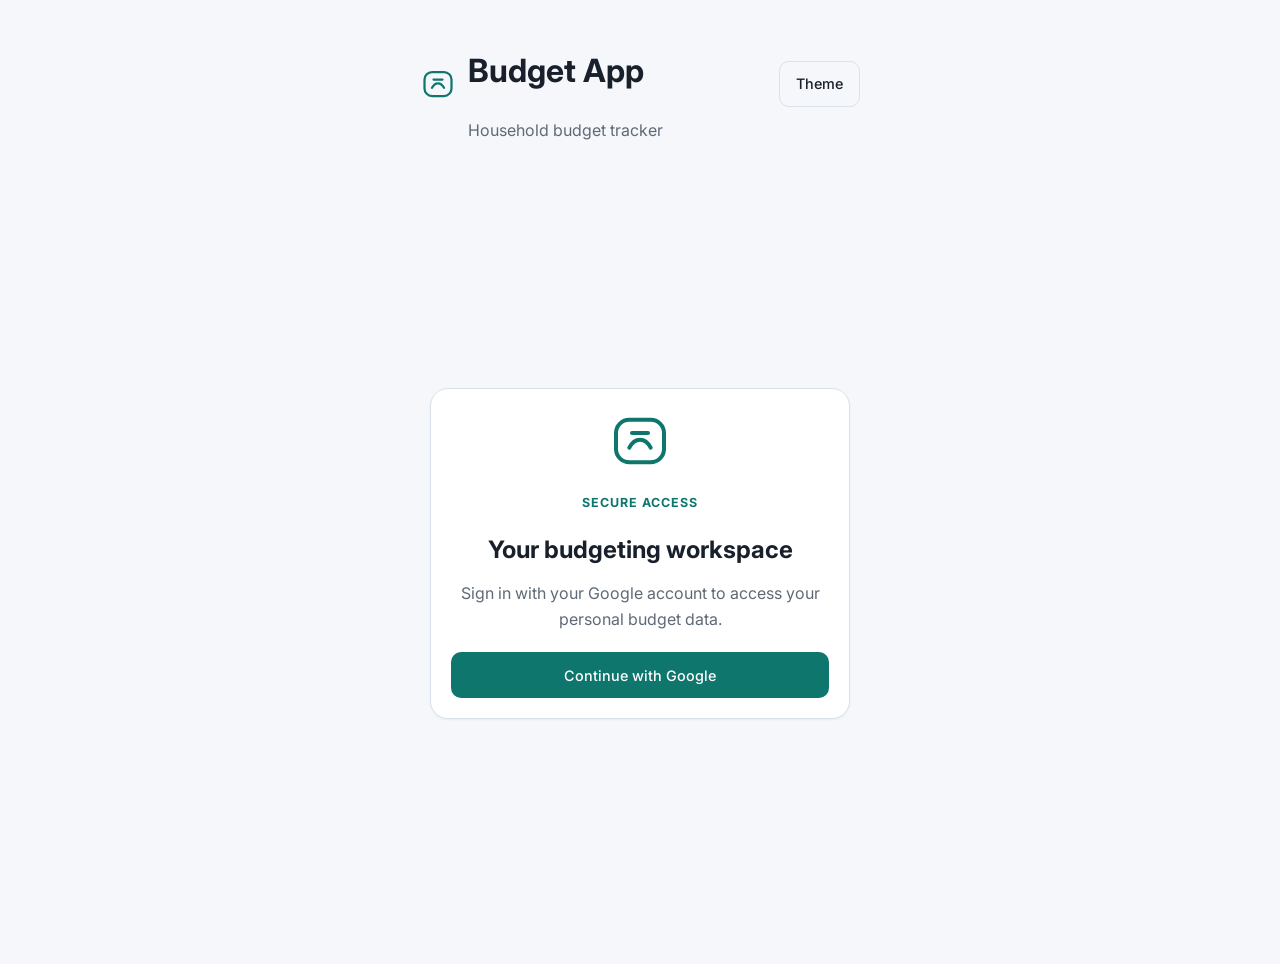
==== index.html @ bdb93ec1 "feat: wire up full Transactions page HTML (filters, table, summary bar)" ====
<!DOCTYPE html>
<html lang="en" data-theme="light">
<head>
  <meta charset="UTF-8" />
  <meta name="viewport" content="width=device-width, initial-scale=1.0" />
  <title>Budget App</title>
  <meta name="description" content="Household budget app with Firebase Google login." />
  <link rel="preconnect" href="https://fonts.googleapis.com" />
  <link rel="preconnect" href="https://fonts.gstatic.com" crossorigin />
  <link href="https://fonts.googleapis.com/css2?family=Inter:wght@400;500;600;700&display=swap" rel="stylesheet" />
  <link rel="stylesheet" href="./css/main.css" />
</head>
<body>
  <a class="skip-link" href="#main">Skip to content</a>

  <!-- LOGGED OUT VIEW -->
  <div id="loggedOutView">
    <header class="topbar topbar--centered">
      <div class="brand">
        <div class="brand-mark" aria-hidden="true">
          <svg viewBox="0 0 48 48" role="img" aria-label="Budget App logo">
            <rect x="6" y="8" width="36" height="32" rx="10" fill="none" stroke="currentColor" stroke-width="3"></rect>
            <path d="M16 29c2-4 4-6 8-6s6 2 8 6" fill="none" stroke="currentColor" stroke-width="3" stroke-linecap="round"></path>
            <path d="M18 18h12" fill="none" stroke="currentColor" stroke-width="3" stroke-linecap="round"></path>
          </svg>
        </div>
        <div>
          <h1>Budget App</h1>
          <p class="subtle">Household budget tracker</p>
        </div>
      </div>
      <div class="topbar-actions">
        <button id="themeToggle" class="btn btn-ghost" type="button" aria-label="Toggle theme">Theme</button>
      </div>
    </header>
    <main class="auth-shell">
      <section class="auth-card card">
        <div class="brand-mark brand-mark--lg" aria-hidden="true">
          <svg viewBox="0 0 48 48" role="img" aria-label="Budget App logo">
            <rect x="6" y="8" width="36" height="32" rx="10" fill="none" stroke="currentColor" stroke-width="3"></rect>
            <path d="M16 29c2-4 4-6 8-6s6 2 8 6" fill="none" stroke="currentColor" stroke-width="3" stroke-linecap="round"></path>
            <path d="M18 18h12" fill="none" stroke="currentColor" stroke-width="3" stroke-linecap="round"></path>
          </svg>
        </div>
        <p class="eyebrow">Secure access</p>
        <h2>Your budgeting workspace</h2>
        <p class="subtle">Sign in with your Google account to access your personal budget data.</p>
        <button id="heroLoginBtn" class="btn btn-primary btn--full" type="button">Continue with Google</button>
      </section>
    </main>
  </div>

  <!-- LOGGED IN VIEW -->
  <div id="loggedInView" class="hidden app-layout">

    <!-- TOPBAR -->
    <header class="app-topbar">
      <div class="brand">
        <div class="brand-mark" aria-hidden="true">
          <svg viewBox="0 0 48 48" role="img" aria-label="Budget App logo">
            <rect x="6" y="8" width="36" height="32" rx="10" fill="none" stroke="currentColor" stroke-width="3"></rect>
            <path d="M16 29c2-4 4-6 8-6s6 2 8 6" fill="none" stroke="currentColor" stroke-width="3" stroke-linecap="round"></path>
            <path d="M18 18h12" fill="none" stroke="currentColor" stroke-width="3" stroke-linecap="round"></path>
          </svg>
        </div>
        <span class="brand-name">Budget</span>
      </div>
      <div class="topbar-actions">
        <button id="themeToggle2" class="btn btn-ghost btn--icon" type="button" aria-label="Toggle theme">
          <svg width="18" height="18" viewBox="0 0 24 24" fill="none" stroke="currentColor" stroke-width="2"><circle cx="12" cy="12" r="5"/><path d="M12 1v2M12 21v2M4.22 4.22l1.42 1.42M18.36 18.36l1.42 1.42M1 12h2M21 12h2M4.22 19.78l1.42-1.42M18.36 5.64l1.42-1.42"/></svg>
        </button>
        <img id="userPhoto" class="avatar avatar--sm" src="https://placehold.co/36x36" alt="User profile" width="36" height="36" />
        <button id="logoutBtn" class="btn btn-ghost" type="button">Sign out</button>
      </div>
    </header>

    <!-- SIDEBAR + CONTENT -->
    <div class="app-body">

      <!-- SIDEBAR (desktop) -->
      <nav class="sidebar" aria-label="Main navigation">
        <ul class="nav-list" role="list">
          <li>
            <a href="#dashboard" class="nav-item" data-page="dashboard" aria-current="page">
              <svg width="20" height="20" viewBox="0 0 24 24" fill="none" stroke="currentColor" stroke-width="2"><rect x="3" y="3" width="7" height="7" rx="1"/><rect x="14" y="3" width="7" height="7" rx="1"/><rect x="3" y="14" width="7" height="7" rx="1"/><rect x="14" y="14" width="7" height="7" rx="1"/></svg>
              <span>Dashboard</span>
            </a>
          </li>
          <li>
            <a href="#budget" class="nav-item" data-page="budget" aria-current="false">
              <svg width="20" height="20" viewBox="0 0 24 24" fill="none" stroke="currentColor" stroke-width="2"><path d="M12 2v20M17 5H9.5a3.5 3.5 0 0 0 0 7h5a3.5 3.5 0 0 1 0 7H6"/></svg>
              <span>Budget</span>
            </a>
          </li>
          <li>
            <a href="#transactions" class="nav-item" data-page="transactions" aria-current="false">
              <svg width="20" height="20" viewBox="0 0 24 24" fill="none" stroke="currentColor" stroke-width="2"><path d="M8 6h13M8 12h13M8 18h13M3 6h.01M3 12h.01M3 18h.01"/></svg>
              <span>Transactions</span>
            </a>
          </li>
          <li>
            <a href="#accounts" class="nav-item" data-page="accounts" aria-current="false">
              <svg width="20" height="20" viewBox="0 0 24 24" fill="none" stroke="currentColor" stroke-width="2"><rect x="2" y="5" width="20" height="14" rx="2"/><path d="M2 10h20"/></svg>
              <span>Accounts</span>
            </a>
          </li>
          <li>
            <a href="#categories" class="nav-item" data-page="categories" aria-current="false">
              <svg width="20" height="20" viewBox="0 0 24 24" fill="none" stroke="currentColor" stroke-width="2"><path d="M20.59 13.41l-7.17 7.17a2 2 0 0 1-2.83 0L2 12V2h10l8.59 8.59a2 2 0 0 1 0 2.82z"/><line x1="7" y1="7" x2="7.01" y2="7"/></svg>
              <span>Categories</span>
            </a>
          </li>
          <li>
            <a href="#reports" class="nav-item" data-page="reports" aria-current="false">
              <svg width="20" height="20" viewBox="0 0 24 24" fill="none" stroke="currentColor" stroke-width="2"><path d="M18 20V10M12 20V4M6 20v-6"/></svg>
              <span>Reports</span>
            </a>
          </li>
          <li>
            <a href="#import" class="nav-item" data-page="import" aria-current="false">
              <svg width="20" height="20" viewBox="0 0 24 24" fill="none" stroke="currentColor" stroke-width="2"><path d="M21 15v4a2 2 0 0 1-2 2H5a2 2 0 0 1-2-2v-4"/><polyline points="7 10 12 15 17 10"/><line x1="12" y1="15" x2="12" y2="3"/></svg>
              <span>Import</span>
            </a>
          </li>
          <li>
            <a href="#settings" class="nav-item" data-page="settings" aria-current="false">
              <svg width="20" height="20" viewBox="0 0 24 24" fill="none" stroke="currentColor" stroke-width="2"><circle cx="12" cy="12" r="3"/><path d="M19.4 15a1.65 1.65 0 0 0 .33 1.82l.06.06a2 2 0 0 1-2.83 2.83l-.06-.06a1.65 1.65 0 0 0-1.82-.33 1.65 1.65 0 0 0-1 1.51V21a2 2 0 0 1-4 0v-.09A1.65 1.65 0 0 0 9 19.4a1.65 1.65 0 0 0-1.82.33l-.06.06a2 2 0 0 1-2.83-2.83l-.06-.06A1.65 1.65 0 0 0 4.68 15a1.65 1.65 0 0 0-1.51-1H3a2 2 0 0 1 0-4h.09A1.65 1.65 0 0 0 4.6 9a1.65 1.65 0 0 0-.33-1.82l-.06-.06a2 2 0 0 1 2.83-2.83l.06.06A1.65 1.65 0 0 0 9 4.68a1.65 1.65 0 0 0 1-1.51V3a2 2 0 0 1 4 0v.09a1.65 1.65 0 0 0 1 1.51 1.65 1.65 0 0 0 1.82-.33l.06-.06a2 2 0 0 1 2.83 2.83l-.06.06A1.65 1.65 0 0 0 19.4 9a1.65 1.65 0 0 0 1.51 1H21a2 2 0 0 1 0 4h-.09a1.65 1.65 0 0 0-1.51 1z"/></svg>
              <span>Settings</span>
            </a>
          </li>
        </ul>
      </nav>

      <!-- MAIN CONTENT -->
      <main id="main" class="app-content">

        <!-- DASHBOARD PAGE -->
        <section class="page" id="page-dashboard">
          <h2 class="page-title">Dashboard</h2>
          <div class="dashboard-grid">
            <article class="card">
              <p class="eyebrow">Budget</p>
              <h3>Category targets</h3>
              <p class="subtle">Placeholder for groceries, utilities, mortgage, and subscriptions.</p>
            </article>
            <article class="card">
              <p class="eyebrow">Transactions</p>
              <h3>Recent activity</h3>
              <p class="subtle">Placeholder for imported or manual transactions.</p>
            </article>
            <article class="card">
              <p class="eyebrow">Reporting</p>
              <h3>Monthly summary</h3>
              <p class="subtle">Placeholder for totals, trends, and cash flow summaries.</p>
            </article>
          </div>
        </section>

        <!-- BUDGET PAGE -->
        <section class="page hidden" id="page-budget" aria-hidden="true">
          <h2 class="page-title">Budget</h2>
          <div class="card"><p class="subtle">Budget categories coming soon.</p></div>
        </section>

        <!-- TRANSACTIONS PAGE -->
        <section class="page hidden" id="page-transactions" aria-hidden="true">
          <div class="page-header">
            <h2 class="page-title">Transactions</h2>
          </div>

          <!-- Filter bar -->
          <div class="card txn-filters" aria-label="Transaction filters">
            <div class="txn-filters-row">
              <div class="form-field">
                <label class="form-label" for="txnFilterAccount">Account</label>
                <select id="txnFilterAccount" class="form-input">
                  <option value="">All Accounts</option>
                </select>
              </div>
              <div class="form-field">
                <label class="form-label" for="txnFilterCategory">Category</label>
                <select id="txnFilterCategory" class="form-input">
                  <option value="">All Categories</option>
                </select>
              </div>
              <div class="form-field">
                <label class="form-label" for="txnFilterType">Type</label>
                <select id="txnFilterType" class="form-input">
                  <option value="">All Types</option>
                  <option value="income">Income</option>
                  <option value="expense">Expense</option>
                </select>
              </div>
              <div class="form-field">
                <label class="form-label" for="txnFilterDateFrom">From</label>
                <input id="txnFilterDateFrom" class="form-input" type="date" />
              </div>
              <div class="form-field">
                <label class="form-label" for="txnFilterDateTo">To</label>
                <input id="txnFilterDateTo" class="form-input" type="date" />
              </div>
              <div class="form-field txn-search-field">
                <label class="form-label" for="txnSearch">Search</label>
                <input id="txnSearch" class="form-input" type="search" placeholder="Description or category…" />
              </div>
              <div class="form-field form-field--action">
                <button id="txnClearFilters" class="btn btn-ghost btn--sm" type="button">Clear</button>
              </div>
            </div>
          </div>

          <!-- Summary bar -->
          <div class="txn-summary" aria-live="polite">
            <span class="txn-summary-item">
              <span class="txn-summary-label">Transactions</span>
              <span id="txnSummaryCount" class="txn-summary-value">—</span>
            </span>
            <span class="txn-summary-divider" aria-hidden="true"></span>
            <span class="txn-summary-item">
              <span class="txn-summary-label">Income</span>
              <span id="txnSummaryIncome" class="txn-summary-value txn-summary-value--income">—</span>
            </span>
            <span class="txn-summary-divider" aria-hidden="true"></span>
            <span class="txn-summary-item">
              <span class="txn-summary-label">Expenses</span>
              <span id="txnSummaryExpense" class="txn-summary-value txn-summary-value--expense">—</span>
            </span>
          </div>

          <!-- Transactions table -->
          <div class="card txn-table-card">
            <div class="txn-table-wrap">
              <table class="txn-table" aria-label="Transactions">
                <thead>
                  <tr>
                    <th scope="col" class="txn-col-date">Date</th>
                    <th scope="col" class="txn-col-desc">Description</th>
                    <th scope="col" class="txn-col-account txn-hide-mobile">Account</th>
                    <th scope="col" class="txn-col-category">Category</th>
                    <th scope="col" class="txn-col-type txn-hide-mobile">Type</th>
                    <th scope="col" class="txn-col-amount">Amount</th>
                    <th scope="col" class="txn-col-actions"><span class="sr-only">Actions</span></th>
                  </tr>
                </thead>
                <tbody id="txnTableBody" aria-live="polite">
                  <tr><td colspan="7" class="txn-loading">Loading…</td></tr>
                </tbody>
              </table>
            </div>
          </div>
        </section>

        <!-- ACCOUNTS PAGE -->
        <section class="page hidden" id="page-accounts" aria-hidden="true">
          <div class="page-header">
            <h2 class="page-title">Accounts</h2>
            <button id="addAccountBtn" class="btn btn-primary" type="button">
              <svg width="16" height="16" viewBox="0 0 24 24" fill="none" stroke="currentColor" stroke-width="2" aria-hidden="true"><line x1="12" y1="5" x2="12" y2="19"/><line x1="5" y1="12" x2="19" y2="12"/></svg>
              Add Account
            </button>
          </div>

          <div id="addAccountForm" class="card hidden" aria-label="Add new account">
            <h3 class="card-title">New Account</h3>
            <div class="form-grid">
              <div class="form-field">
                <label class="form-label" for="newAccountName">Account name <span aria-hidden="true">*</span></label>
                <input id="newAccountName" class="form-input" type="text" placeholder="e.g. Joint Checking" required />
              </div>
              <div class="form-field">
                <label class="form-label" for="newAccountType">Type</label>
                <select id="newAccountType" class="form-input">
                  <option value="checking">Checking</option>
                  <option value="savings">Savings</option>
                  <option value="credit">Credit Card</option>
                  <option value="investment">Investment</option>
                  <option value="mortgage">Mortgage</option>
                  <option value="vehicle_loan">Vehicle Loan</option>
                  <option value="other">Other</option>
                </select>
              </div>
              <div class="form-field">
                <label class="form-label" for="newAccountInstitution">Institution</label>
                <input id="newAccountInstitution" class="form-input" type="text" placeholder="e.g. Bank of America" />
              </div>
            </div>
            <div class="form-actions">
              <button id="cancelAddAccount" class="btn btn-ghost" type="button">Cancel</button>
              <button id="saveAccountBtn" class="btn btn-primary" type="button">Save Account</button>
            </div>
          </div>

          <div id="accountsList" aria-live="polite"></div>
        </section>

        <!-- CATEGORIES PAGE -->
        <section class="page hidden" id="page-categories" aria-hidden="true">
          <div class="page-header">
            <h2 class="page-title">Categories</h2>
            <button id="addCategoryBtn" class="btn btn-primary" type="button">
              <svg width="16" height="16" viewBox="0 0 24 24" fill="none" stroke="currentColor" stroke-width="2" aria-hidden="true"><line x1="12" y1="5" x2="12" y2="19"/><line x1="5" y1="12" x2="19" y2="12"/></svg>
              Add Category
            </button>
          </div>

          <!-- Add category form (hidden by default) -->
          <div id="addCategoryForm" class="card hidden" aria-label="Add new category">
            <h3 class="card-title">New Category</h3>
            <div class="form-grid">
              <div class="form-field">
                <label class="form-label" for="newCategoryName">Category name <span aria-hidden="true">*</span></label>
                <input id="newCategoryName" class="form-input" type="text" placeholder="e.g. Groceries" required />
              </div>
              <div class="form-field form-field--color">
                <label class="form-label" for="newCategoryColor">Color</label>
                <input id="newCategoryColor" class="form-input form-input--color" type="color" value="#4f98a3" />
              </div>
            </div>
            <div id="addCategoryError" class="form-error hidden" role="alert"></div>
            <div class="form-actions">
              <button id="cancelAddCategory" class="btn btn-ghost" type="button">Cancel</button>
              <button id="saveCategoryBtn" class="btn btn-primary" type="button">Save Category</button>
            </div>
          </div>

          <!-- Categories list — populated by categories.js -->
          <ul id="categoriesList" class="accounts-list" aria-live="polite"></ul>
        </section>

        <!-- REPORTS PAGE -->
        <section class="page hidden" id="page-reports" aria-hidden="true">
          <h2 class="page-title">Reports</h2>
          <div class="card"><p class="subtle">Monthly reports coming soon.</p></div>
        </section>

        <!-- IMPORT PAGE -->
        <section class="page hidden" id="page-import" aria-hidden="true">
          <h2 class="page-title">Import Transactions</h2>

          <section class="card import-instructions">
            <div class="import-instructions__header">
              <div class="import-bank-badge">
                <svg width="22" height="22" viewBox="0 0 24 24" fill="none" stroke="currentColor" stroke-width="2" aria-hidden="true"><rect x="2" y="5" width="20" height="14" rx="2"/><path d="M2 10h20"/></svg>
              </div>
              <div>
                <p class="eyebrow">Supported format</p>
                <h3>Bank of America CSV</h3>
              </div>
            </div>
            <ol class="import-steps">
              <li>
                <span class="import-step-num">1</span>
                <div>
                  <strong>Log in</strong> to your Bank of America account at
                  <a href="https://www.bankofamerica.com" target="_blank" rel="noopener noreferrer">bankofamerica.com</a>
                </div>
              </li>
              <li>
                <span class="import-step-num">2</span>
                <div>Select the <strong>account</strong> you want to export (checking, savings, or credit card)</div>
              </li>
              <li>
                <span class="import-step-num">3</span>
                <div>Click the <strong>Download</strong> icon near the transaction list, choose <strong>CSV format</strong>, and select your date range</div>
              </li>
              <li>
                <span class="import-step-num">4</span>
                <div>Save the file to your device, then upload it below</div>
              </li>
            </ol>
          </section>

          <section class="card import-upload-card">
            <p class="eyebrow">Step 1 of 2</p>
            <h3>Select your CSV file</h3>

            <div class="import-field">
              <label class="import-label" for="importAccountSelect">Destination account</label>
              <select id="importAccountSelect" class="import-select" aria-describedby="importAccountHint">
                <option value="">Loading accounts…</option>
              </select>
              <p id="importAccountHint" class="import-hint">Transactions will be added to this account</p>
            </div>

            <div
              id="importDropZone"
              class="import-dropzone"
              role="button"
              tabindex="0"
              aria-label="Drop CSV file here or click to browse"
              aria-describedby="importDropHint"
            >
              <div class="import-dropzone__icon" aria-hidden="true">
                <svg width="36" height="36" viewBox="0 0 24 24" fill="none" stroke="currentColor" stroke-width="1.5"><path d="M21 15v4a2 2 0 0 1-2 2H5a2 2 0 0 1-2-2v-4"/><polyline points="7 10 12 15 17 10"/><line x1="12" y1="15" x2="12" y2="3"/></svg>
              </div>
              <p class="import-dropzone__primary">Drop your CSV file here</p>
              <p class="import-dropzone__secondary" id="importDropHint">or <span class="import-dropzone__link">browse to upload</span> &mdash; .csv files only</p>
              <input
                id="importFileInput"
                type="file"
                accept=".csv,text/csv"
                class="import-file-input"
                aria-label="Choose a CSV file to import"
              />
            </div>

            <div id="importFilePreview" class="import-file-preview hidden" aria-live="polite">
              <svg width="18" height="18" viewBox="0 0 24 24" fill="none" stroke="currentColor" stroke-width="2" aria-hidden="true"><path d="M14 2H6a2 2 0 0 0-2 2v16a2 2 0 0 0 2 2h12a2 2 0 0 0 2-2V8z"/><polyline points="14 2 14 8 20 8"/></svg>
              <span id="importFileName" class="import-file-name"></span>
              <span id="importFileSize" class="import-file-size"></span>
              <button id="importFileClear" class="import-file-clear" type="button" aria-label="Remove selected file">
                <svg width="14" height="14" viewBox="0 0 24 24" fill="none" stroke="currentColor" stroke-width="2"><line x1="18" y1="6" x2="6" y2="18"/><line x1="6" y1="6" x2="18" y2="18"/></svg>
              </button>
            </div>

            <div id="importError" class="import-error hidden" role="alert" aria-live="assertive"></div>

            <div class="import-actions">
              <button id="importSubmitBtn" class="btn btn-primary" type="button" disabled>
                <svg width="16" height="16" viewBox="0 0 24 24" fill="none" stroke="currentColor" stroke-width="2" aria-hidden="true"><path d="M21 15v4a2 2 0 0 1-2 2H5a2 2 0 0 1-2-2v-4"/><polyline points="7 10 12 15 17 10"/><line x1="12" y1="15" x2="12" y2="3"/></svg>
                Import Transactions
              </button>
            </div>
          </section>

          <section id="importProgressCard" class="card import-progress-card hidden" aria-live="polite">
            <p class="eyebrow">Step 2 of 2</p>
            <h3>Importing…</h3>
            <div class="import-progress-bar-wrap" role="progressbar" aria-valuemin="0" aria-valuemax="100" aria-valuenow="0" id="importProgressBar">
              <div class="import-progress-bar-fill" id="importProgressFill"></div>
            </div>
            <p id="importProgressMsg" class="import-progress-msg">Reading file…</p>
          </section>

          <section id="importResultCard" class="card import-result-card hidden" aria-live="polite">
            <div id="importResultIcon" class="import-result-icon" aria-hidden="true"></div>
            <h3 id="importResultTitle"></h3>
            <p id="importResultSummary" class="subtle"></p>
            <dl id="importResultStats" class="import-result-stats"></dl>
            <div id="importResultErrors" class="import-result-errors hidden"></div>
            <div class="import-actions">
              <button id="importAgainBtn" class="btn btn-ghost" type="button">Import another file</button>
              <a href="#transactions" data-page="transactions" class="btn btn-primary">View Transactions</a>
            </div>
          </section>

        </section>
        <!-- END IMPORT PAGE -->

        <!-- SETTINGS PAGE -->
        <section class="page hidden" id="page-settings" aria-hidden="true">
          <h2 class="page-title">Settings</h2>

          <section class="card profile-card">
            <img id="userPhotoLarge" class="avatar" src="https://placehold.co/72x72" alt="Signed-in user profile photo" width="72" height="72" />
            <div>
              <p class="eyebrow">Signed in</p>
              <h3 id="userNameSettings">User name</h3>
              <p id="userEmailSettings" class="subtle">user@example.com</p>
            </div>
          </section>

          <section class="card commits-card">
            <div class="commits-header">
              <div>
                <p class="eyebrow">Repository</p>
                <h3>Recent Commits</h3>
              </div>
              <a
                href="https://github.com/dennismzanetti/Budget/commits/main"
                target="_blank"
                rel="noopener noreferrer"
                class="btn btn-ghost btn--sm"
                aria-label="View all commits on GitHub"
              >
                <svg width="14" height="14" viewBox="0 0 24 24" fill="none" stroke="currentColor" stroke-width="2" aria-hidden="true"><path d="M18 13v6a2 2 0 0 1-2 2H5a2 2 0 0 1-2-2V8a2 2 0 0 1 2-2h6"/><polyline points="15 3 21 3 21 9"/><line x1="10" y1="14" x2="21" y2="3"/></svg>
                View on GitHub
              </a>
            </div>
            <div class="commits-table-wrap">
              <table class="commits-table" aria-label="Last 10 commits">
                <thead>
                  <tr>
                    <th scope="col">#</th>
                    <th scope="col">Message</th>
                    <th scope="col">Author</th>
                    <th scope="col">Date</th>
                    <th scope="col">SHA</th>
                  </tr>
                </thead>
                <tbody id="commitsTbody">
                </tbody>
              </table>
            </div>
          </section>

        </section>

      </main>
    </div>

    <!-- BOTTOM TAB BAR (mobile) -->
    <nav class="bottom-tabs" aria-label="Mobile navigation">
      <a href="#dashboard" class="tab-item" data-page="dashboard" aria-current="page">
        <svg width="22" height="22" viewBox="0 0 24 24" fill="none" stroke="currentColor" stroke-width="2"><rect x="3" y="3" width="7" height="7" rx="1"/><rect x="14" y="3" width="7" height="7" rx="1"/><rect x="3" y="14" width="7" height="7" rx="1"/><rect x="14" y="14" width="7" height="7" rx="1"/></svg>
        <span>Dashboard</span>
      </a>
      <a href="#budget" class="tab-item" data-page="budget" aria-current="false">
        <svg width="22" height="22" viewBox="0 0 24 24" fill="none" stroke="currentColor" stroke-width="2"><path d="M12 2v20M17 5H9.5a3.5 3.5 0 0 0 0 7h5a3.5 3.5 0 0 1 0 7H6"/></svg>
        <span>Budget</span>
      </a>
      <a href="#transactions" class="tab-item" data-page="transactions" aria-current="false">
        <svg width="22" height="22" viewBox="0 0 24 24" fill="none" stroke="currentColor" stroke-width="2"><path d="M8 6h13M8 12h13M8 18h13M3 6h.01M3 12h.01M3 18h.01"/></svg>
        <span>Txns</span>
      </a>
      <a href="#import" class="tab-item" data-page="import" aria-current="false">
        <svg width="22" height="22" viewBox="0 0 24 24" fill="none" stroke="currentColor" stroke-width="2"><path d="M21 15v4a2 2 0 0 1-2 2H5a2 2 0 0 1-2-2v-4"/><polyline points="7 10 12 15 17 10"/><line x1="12" y1="15" x2="12" y2="3"/></svg>
        <span>Import</span>
      </a>
      <a href="#settings" class="tab-item" data-page="settings" aria-current="false">
        <svg width="22" height="22" viewBox="0 0 24 24" fill="none" stroke="currentColor" stroke-width="2"><circle cx="12" cy="12" r="3"/><path d="M19.4 15a1.65 1.65 0 0 0 .33 1.82l.06.06a2 2 0 0 1-2.83 2.83l-.06-.06a1.65 1.65 0 0 0-1.82-.33 1.65 1.65 0 0 0-1 1.51V21a2 2 0 0 1-4 0v-.09A1.65 1.65 0 0 0 9 19.4a1.65 1.65 0 0 0-1.82.33l-.06.06a2 2 0 0 1-2.83-2.83l-.06-.06A1.65 1.65 0 0 0 4.68 15a1.65 1.65 0 0 0-1.51-1H3a2 2 0 0 1 0-4h.09A1.65 1.65 0 0 0 4.6 9a1.65 1.65 0 0 0-.33-1.82l-.06-.06a2 2 0 0 1 2.83-2.83l.06.06A1.65 1.65 0 0 0 9 4.68a1.65 1.65 0 0 0 1-1.51V3a2 2 0 0 1 4 0v.09a1.65 1.65 0 0 0 1 1.51 1.65 1.65 0 0 0 1.82-.33l.06-.06a2 2 0 0 1 2.83 2.83l-.06.06A1.65 1.65 0 0 0 19.4 9a1.65 1.65 0 0 0 1.51 1H21a2 2 0 0 1 0 4h-.09a1.65 1.65 0 0 0-1.51 1z"/></svg>
        <span>Settings</span>
      </a>
    </nav>

  </div>

  <script type="module" src="./js/app.js"></script>
  <script type="module" src="./js/bofa-import-page.js"></script>
</body>
</html>
---- css/main.css ----
@import "./variables.css";
@import "./base.css";
@import "./utilities.css";
@import "./layout.css";
@import "./components/auth.css";
@import "./components/buttons.css";
@import "./components/cards.css";
@import "./components/nav.css";
@import "./components/commits.css";
@import "./components/accounts.css";
@import "./components/transactions.css";
@import "./responsive.css";
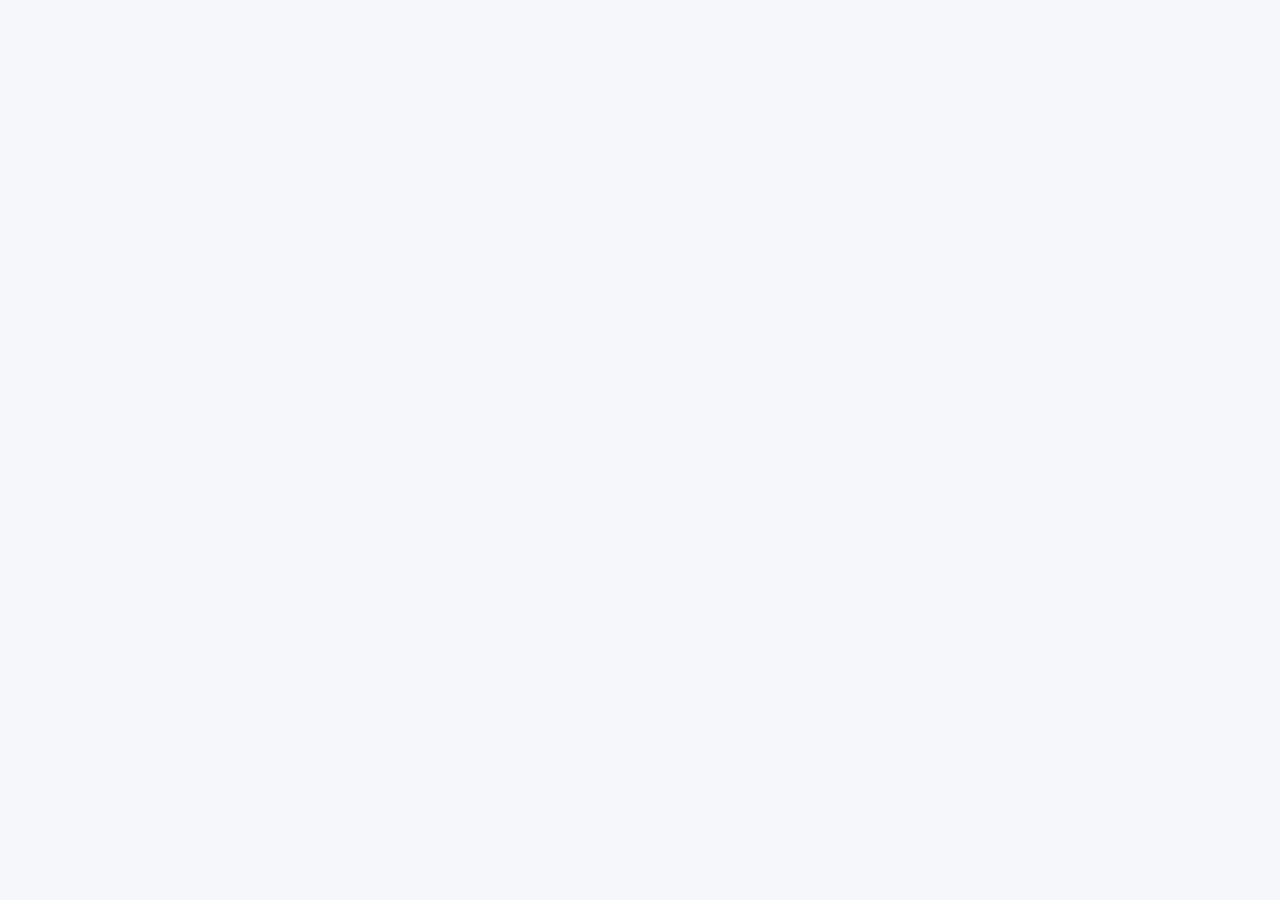
==== commit 7414034f: "refactor: break index.html into html/ partials, loaded via partials.js" ====
--- a/index.html
+++ b/index.html
@@ -13,42 +13,8 @@
 <body>
   <a class="skip-link" href="#main">Skip to content</a>
 
-  <!-- LOGGED OUT VIEW -->
-  <div id="loggedOutView">
-    <header class="topbar topbar--centered">
-      <div class="brand">
-        <div class="brand-mark" aria-hidden="true">
-          <svg viewBox="0 0 48 48" role="img" aria-label="Budget App logo">
-            <rect x="6" y="8" width="36" height="32" rx="10" fill="none" stroke="currentColor" stroke-width="3"></rect>
-            <path d="M16 29c2-4 4-6 8-6s6 2 8 6" fill="none" stroke="currentColor" stroke-width="3" stroke-linecap="round"></path>
-            <path d="M18 18h12" fill="none" stroke="currentColor" stroke-width="3" stroke-linecap="round"></path>
-          </svg>
-        </div>
-        <div>
-          <h1>Budget App</h1>
-          <p class="subtle">Household budget tracker</p>
-        </div>
-      </div>
-      <div class="topbar-actions">
-        <button id="themeToggle" class="btn btn-ghost" type="button" aria-label="Toggle theme">Theme</button>
-      </div>
-    </header>
-    <main class="auth-shell">
-      <section class="auth-card card">
-        <div class="brand-mark brand-mark--lg" aria-hidden="true">
-          <svg viewBox="0 0 48 48" role="img" aria-label="Budget App logo">
-            <rect x="6" y="8" width="36" height="32" rx="10" fill="none" stroke="currentColor" stroke-width="3"></rect>
-            <path d="M16 29c2-4 4-6 8-6s6 2 8 6" fill="none" stroke="currentColor" stroke-width="3" stroke-linecap="round"></path>
-            <path d="M18 18h12" fill="none" stroke="currentColor" stroke-width="3" stroke-linecap="round"></path>
-          </svg>
-        </div>
-        <p class="eyebrow">Secure access</p>
-        <h2>Your budgeting workspace</h2>
-        <p class="subtle">Sign in with your Google account to access your personal budget data.</p>
-        <button id="heroLoginBtn" class="btn btn-primary btn--full" type="button">Continue with Google</button>
-      </section>
-    </main>
-  </div>
+  <!-- LOGGED OUT VIEW — populated by html/login.html -->
+  <div id="loggedOutView"></div>
 
   <!-- LOGGED IN VIEW -->
   <div id="loggedInView" class="hidden app-layout">
@@ -66,6 +32,9 @@
         <span class="brand-name">Budget</span>
       </div>
       <div class="topbar-actions">
+        <a href="#help" class="btn btn-ghost btn--icon" data-page="help" aria-label="Help">
+          <svg width="18" height="18" viewBox="0 0 24 24" fill="none" stroke="currentColor" stroke-width="2"><circle cx="12" cy="12" r="10"/><path d="M9.09 9a3 3 0 0 1 5.83 1c0 2-3 3-3 3"/><line x1="12" y1="17" x2="12.01" y2="17"/></svg>
+        </a>
         <button id="themeToggle2" class="btn btn-ghost btn--icon" type="button" aria-label="Toggle theme">
           <svg width="18" height="18" viewBox="0 0 24 24" fill="none" stroke="currentColor" stroke-width="2"><circle cx="12" cy="12" r="5"/><path d="M12 1v2M12 21v2M4.22 4.22l1.42 1.42M18.36 18.36l1.42 1.42M1 12h2M21 12h2M4.22 19.78l1.42-1.42M18.36 5.64l1.42-1.42"/></svg>
         </button>
@@ -80,422 +49,55 @@
       <!-- SIDEBAR (desktop) -->
       <nav class="sidebar" aria-label="Main navigation">
         <ul class="nav-list" role="list">
-          <li>
-            <a href="#dashboard" class="nav-item" data-page="dashboard" aria-current="page">
-              <svg width="20" height="20" viewBox="0 0 24 24" fill="none" stroke="currentColor" stroke-width="2"><rect x="3" y="3" width="7" height="7" rx="1"/><rect x="14" y="3" width="7" height="7" rx="1"/><rect x="3" y="14" width="7" height="7" rx="1"/><rect x="14" y="14" width="7" height="7" rx="1"/></svg>
-              <span>Dashboard</span>
-            </a>
-          </li>
-          <li>
-            <a href="#budget" class="nav-item" data-page="budget" aria-current="false">
-              <svg width="20" height="20" viewBox="0 0 24 24" fill="none" stroke="currentColor" stroke-width="2"><path d="M12 2v20M17 5H9.5a3.5 3.5 0 0 0 0 7h5a3.5 3.5 0 0 1 0 7H6"/></svg>
-              <span>Budget</span>
-            </a>
-          </li>
-          <li>
-            <a href="#transactions" class="nav-item" data-page="transactions" aria-current="false">
-              <svg width="20" height="20" viewBox="0 0 24 24" fill="none" stroke="currentColor" stroke-width="2"><path d="M8 6h13M8 12h13M8 18h13M3 6h.01M3 12h.01M3 18h.01"/></svg>
-              <span>Transactions</span>
-            </a>
-          </li>
-          <li>
-            <a href="#accounts" class="nav-item" data-page="accounts" aria-current="false">
-              <svg width="20" height="20" viewBox="0 0 24 24" fill="none" stroke="currentColor" stroke-width="2"><rect x="2" y="5" width="20" height="14" rx="2"/><path d="M2 10h20"/></svg>
-              <span>Accounts</span>
-            </a>
-          </li>
-          <li>
-            <a href="#categories" class="nav-item" data-page="categories" aria-current="false">
-              <svg width="20" height="20" viewBox="0 0 24 24" fill="none" stroke="currentColor" stroke-width="2"><path d="M20.59 13.41l-7.17 7.17a2 2 0 0 1-2.83 0L2 12V2h10l8.59 8.59a2 2 0 0 1 0 2.82z"/><line x1="7" y1="7" x2="7.01" y2="7"/></svg>
-              <span>Categories</span>
-            </a>
-          </li>
-          <li>
-            <a href="#reports" class="nav-item" data-page="reports" aria-current="false">
-              <svg width="20" height="20" viewBox="0 0 24 24" fill="none" stroke="currentColor" stroke-width="2"><path d="M18 20V10M12 20V4M6 20v-6"/></svg>
-              <span>Reports</span>
-            </a>
-          </li>
-          <li>
-            <a href="#import" class="nav-item" data-page="import" aria-current="false">
-              <svg width="20" height="20" viewBox="0 0 24 24" fill="none" stroke="currentColor" stroke-width="2"><path d="M21 15v4a2 2 0 0 1-2 2H5a2 2 0 0 1-2-2v-4"/><polyline points="7 10 12 15 17 10"/><line x1="12" y1="15" x2="12" y2="3"/></svg>
-              <span>Import</span>
-            </a>
-          </li>
-          <li>
-            <a href="#settings" class="nav-item" data-page="settings" aria-current="false">
-              <svg width="20" height="20" viewBox="0 0 24 24" fill="none" stroke="currentColor" stroke-width="2"><circle cx="12" cy="12" r="3"/><path d="M19.4 15a1.65 1.65 0 0 0 .33 1.82l.06.06a2 2 0 0 1-2.83 2.83l-.06-.06a1.65 1.65 0 0 0-1.82-.33 1.65 1.65 0 0 0-1 1.51V21a2 2 0 0 1-4 0v-.09A1.65 1.65 0 0 0 9 19.4a1.65 1.65 0 0 0-1.82.33l-.06.06a2 2 0 0 1-2.83-2.83l-.06-.06A1.65 1.65 0 0 0 4.68 15a1.65 1.65 0 0 0-1.51-1H3a2 2 0 0 1 0-4h.09A1.65 1.65 0 0 0 4.6 9a1.65 1.65 0 0 0-.33-1.82l-.06-.06a2 2 0 0 1 2.83-2.83l.06.06A1.65 1.65 0 0 0 9 4.68a1.65 1.65 0 0 0 1-1.51V3a2 2 0 0 1 4 0v.09a1.65 1.65 0 0 0 1 1.51 1.65 1.65 0 0 0 1.82-.33l.06-.06a2 2 0 0 1 2.83 2.83l-.06.06A1.65 1.65 0 0 0 19.4 9a1.65 1.65 0 0 0 1.51 1H21a2 2 0 0 1 0 4h-.09a1.65 1.65 0 0 0-1.51 1z"/></svg>
-              <span>Settings</span>
-            </a>
-          </li>
+          <li><a href="#dashboard" class="nav-item" data-page="dashboard" aria-current="page">
+            <svg width="20" height="20" viewBox="0 0 24 24" fill="none" stroke="currentColor" stroke-width="2"><rect x="3" y="3" width="7" height="7" rx="1"/><rect x="14" y="3" width="7" height="7" rx="1"/><rect x="3" y="14" width="7" height="7" rx="1"/><rect x="14" y="14" width="7" height="7" rx="1"/></svg>
+            <span>Dashboard</span>
+          </a></li>
+          <li><a href="#budget" class="nav-item" data-page="budget" aria-current="false">
+            <svg width="20" height="20" viewBox="0 0 24 24" fill="none" stroke="currentColor" stroke-width="2"><path d="M12 2v20M17 5H9.5a3.5 3.5 0 0 0 0 7h5a3.5 3.5 0 0 1 0 7H6"/></svg>
+            <span>Budget</span>
+          </a></li>
+          <li><a href="#transactions" class="nav-item" data-page="transactions" aria-current="false">
+            <svg width="20" height="20" viewBox="0 0 24 24" fill="none" stroke="currentColor" stroke-width="2"><path d="M8 6h13M8 12h13M8 18h13M3 6h.01M3 12h.01M3 18h.01"/></svg>
+            <span>Transactions</span>
+          </a></li>
+          <li><a href="#accounts" class="nav-item" data-page="accounts" aria-current="false">
+            <svg width="20" height="20" viewBox="0 0 24 24" fill="none" stroke="currentColor" stroke-width="2"><rect x="2" y="5" width="20" height="14" rx="2"/><path d="M2 10h20"/></svg>
+            <span>Accounts</span>
+          </a></li>
+          <li><a href="#categories" class="nav-item" data-page="categories" aria-current="false">
+            <svg width="20" height="20" viewBox="0 0 24 24" fill="none" stroke="currentColor" stroke-width="2"><path d="M20.59 13.41l-7.17 7.17a2 2 0 0 1-2.83 0L2 12V2h10l8.59 8.59a2 2 0 0 1 0 2.82z"/><line x1="7" y1="7" x2="7.01" y2="7"/></svg>
+            <span>Categories</span>
+          </a></li>
+          <li><a href="#reports" class="nav-item" data-page="reports" aria-current="false">
+            <svg width="20" height="20" viewBox="0 0 24 24" fill="none" stroke="currentColor" stroke-width="2"><path d="M18 20V10M12 20V4M6 20v-6"/></svg>
+            <span>Reports</span>
+          </a></li>
+          <li><a href="#import" class="nav-item" data-page="import" aria-current="false">
+            <svg width="20" height="20" viewBox="0 0 24 24" fill="none" stroke="currentColor" stroke-width="2"><path d="M21 15v4a2 2 0 0 1-2 2H5a2 2 0 0 1-2-2v-4"/><polyline points="7 10 12 15 17 10"/><line x1="12" y1="15" x2="12" y2="3"/></svg>
+            <span>Import</span>
+          </a></li>
+          <li><a href="#settings" class="nav-item" data-page="settings" aria-current="false">
+            <svg width="20" height="20" viewBox="0 0 24 24" fill="none" stroke="currentColor" stroke-width="2"><circle cx="12" cy="12" r="3"/><path d="M19.4 15a1.65 1.65 0 0 0 .33 1.82l.06.06a2 2 0 0 1-2.83 2.83l-.06-.06a1.65 1.65 0 0 0-1.82-.33 1.65 1.65 0 0 0-1 1.51V21a2 2 0 0 1-4 0v-.09A1.65 1.65 0 0 0 9 19.4a1.65 1.65 0 0 0-1.82.33l-.06.06a2 2 0 0 1-2.83-2.83l-.06-.06A1.65 1.65 0 0 0 4.68 15a1.65 1.65 0 0 0-1.51-1H3a2 2 0 0 1 0-4h.09A1.65 1.65 0 0 0 4.6 9a1.65 1.65 0 0 0-.33-1.82l-.06-.06a2 2 0 0 1 2.83-2.83l.06.06A1.65 1.65 0 0 0 9 4.68a1.65 1.65 0 0 0 1-1.51V3a2 2 0 0 1 4 0v.09a1.65 1.65 0 0 0 1 1.51 1.65 1.65 0 0 0 1.82-.33l.06-.06a2 2 0 0 1 2.83 2.83l-.06.06A1.65 1.65 0 0 0 19.4 9a1.65 1.65 0 0 0 1.51 1H21a2 2 0 0 1 0 4h-.09a1.65 1.65 0 0 0-1.51 1z"/></svg>
+            <span>Settings</span>
+          </a></li>
+          <li><a href="#help" class="nav-item" data-page="help" aria-current="false">
+            <svg width="20" height="20" viewBox="0 0 24 24" fill="none" stroke="currentColor" stroke-width="2"><circle cx="12" cy="12" r="10"/><path d="M9.09 9a3 3 0 0 1 5.83 1c0 2-3 3-3 3"/><line x1="12" y1="17" x2="12.01" y2="17"/></svg>
+            <span>Help</span>
+          </a></li>
         </ul>
       </nav>
 
-      <!-- MAIN CONTENT -->
+      <!-- MAIN CONTENT — pages injected by partials.js -->
       <main id="main" class="app-content">
-
-        <!-- DASHBOARD PAGE -->
-        <section class="page" id="page-dashboard">
-          <h2 class="page-title">Dashboard</h2>
-          <div class="dashboard-grid">
-            <article class="card">
-              <p class="eyebrow">Budget</p>
-              <h3>Category targets</h3>
-              <p class="subtle">Placeholder for groceries, utilities, mortgage, and subscriptions.</p>
-            </article>
-            <article class="card">
-              <p class="eyebrow">Transactions</p>
-              <h3>Recent activity</h3>
-              <p class="subtle">Placeholder for imported or manual transactions.</p>
-            </article>
-            <article class="card">
-              <p class="eyebrow">Reporting</p>
-              <h3>Monthly summary</h3>
-              <p class="subtle">Placeholder for totals, trends, and cash flow summaries.</p>
-            </article>
-          </div>
-        </section>
-
-        <!-- BUDGET PAGE -->
-        <section class="page hidden" id="page-budget" aria-hidden="true">
-          <h2 class="page-title">Budget</h2>
-          <div class="card"><p class="subtle">Budget categories coming soon.</p></div>
-        </section>
-
-        <!-- TRANSACTIONS PAGE -->
-        <section class="page hidden" id="page-transactions" aria-hidden="true">
-          <div class="page-header">
-            <h2 class="page-title">Transactions</h2>
-          </div>
-
-          <!-- Filter bar -->
-          <div class="card txn-filters" aria-label="Transaction filters">
-            <div class="txn-filters-row">
-              <div class="form-field">
-                <label class="form-label" for="txnFilterAccount">Account</label>
-                <select id="txnFilterAccount" class="form-input">
-                  <option value="">All Accounts</option>
-                </select>
-              </div>
-              <div class="form-field">
-                <label class="form-label" for="txnFilterCategory">Category</label>
-                <select id="txnFilterCategory" class="form-input">
-                  <option value="">All Categories</option>
-                </select>
-              </div>
-              <div class="form-field">
-                <label class="form-label" for="txnFilterType">Type</label>
-                <select id="txnFilterType" class="form-input">
-                  <option value="">All Types</option>
-                  <option value="income">Income</option>
-                  <option value="expense">Expense</option>
-                </select>
-              </div>
-              <div class="form-field">
-                <label class="form-label" for="txnFilterDateFrom">From</label>
-                <input id="txnFilterDateFrom" class="form-input" type="date" />
-              </div>
-              <div class="form-field">
-                <label class="form-label" for="txnFilterDateTo">To</label>
-                <input id="txnFilterDateTo" class="form-input" type="date" />
-              </div>
-              <div class="form-field txn-search-field">
-                <label class="form-label" for="txnSearch">Search</label>
-                <input id="txnSearch" class="form-input" type="search" placeholder="Description or category…" />
-              </div>
-              <div class="form-field form-field--action">
-                <button id="txnClearFilters" class="btn btn-ghost btn--sm" type="button">Clear</button>
-              </div>
-            </div>
-          </div>
-
-          <!-- Summary bar -->
-          <div class="txn-summary" aria-live="polite">
-            <span class="txn-summary-item">
-              <span class="txn-summary-label">Transactions</span>
-              <span id="txnSummaryCount" class="txn-summary-value">—</span>
-            </span>
-            <span class="txn-summary-divider" aria-hidden="true"></span>
-            <span class="txn-summary-item">
-              <span class="txn-summary-label">Income</span>
-              <span id="txnSummaryIncome" class="txn-summary-value txn-summary-value--income">—</span>
-            </span>
-            <span class="txn-summary-divider" aria-hidden="true"></span>
-            <span class="txn-summary-item">
-              <span class="txn-summary-label">Expenses</span>
-              <span id="txnSummaryExpense" class="txn-summary-value txn-summary-value--expense">—</span>
-            </span>
-          </div>
-
-          <!-- Transactions table -->
-          <div class="card txn-table-card">
-            <div class="txn-table-wrap">
-              <table class="txn-table" aria-label="Transactions">
-                <thead>
-                  <tr>
-                    <th scope="col" class="txn-col-date">Date</th>
-                    <th scope="col" class="txn-col-desc">Description</th>
-                    <th scope="col" class="txn-col-account txn-hide-mobile">Account</th>
-                    <th scope="col" class="txn-col-category">Category</th>
-                    <th scope="col" class="txn-col-type txn-hide-mobile">Type</th>
-                    <th scope="col" class="txn-col-amount">Amount</th>
-                    <th scope="col" class="txn-col-actions"><span class="sr-only">Actions</span></th>
-                  </tr>
-                </thead>
-                <tbody id="txnTableBody" aria-live="polite">
-                  <tr><td colspan="7" class="txn-loading">Loading…</td></tr>
-                </tbody>
-              </table>
-            </div>
-          </div>
-        </section>
-
-        <!-- ACCOUNTS PAGE -->
-        <section class="page hidden" id="page-accounts" aria-hidden="true">
-          <div class="page-header">
-            <h2 class="page-title">Accounts</h2>
-            <button id="addAccountBtn" class="btn btn-primary" type="button">
-              <svg width="16" height="16" viewBox="0 0 24 24" fill="none" stroke="currentColor" stroke-width="2" aria-hidden="true"><line x1="12" y1="5" x2="12" y2="19"/><line x1="5" y1="12" x2="19" y2="12"/></svg>
-              Add Account
-            </button>
-          </div>
-
-          <div id="addAccountForm" class="card hidden" aria-label="Add new account">
-            <h3 class="card-title">New Account</h3>
-            <div class="form-grid">
-              <div class="form-field">
-                <label class="form-label" for="newAccountName">Account name <span aria-hidden="true">*</span></label>
-                <input id="newAccountName" class="form-input" type="text" placeholder="e.g. Joint Checking" required />
-              </div>
-              <div class="form-field">
-                <label class="form-label" for="newAccountType">Type</label>
-                <select id="newAccountType" class="form-input">
-                  <option value="checking">Checking</option>
-                  <option value="savings">Savings</option>
-                  <option value="credit">Credit Card</option>
-                  <option value="investment">Investment</option>
-                  <option value="mortgage">Mortgage</option>
-                  <option value="vehicle_loan">Vehicle Loan</option>
-                  <option value="other">Other</option>
-                </select>
-              </div>
-              <div class="form-field">
-                <label class="form-label" for="newAccountInstitution">Institution</label>
-                <input id="newAccountInstitution" class="form-input" type="text" placeholder="e.g. Bank of America" />
-              </div>
-            </div>
-            <div class="form-actions">
-              <button id="cancelAddAccount" class="btn btn-ghost" type="button">Cancel</button>
-              <button id="saveAccountBtn" class="btn btn-primary" type="button">Save Account</button>
-            </div>
-          </div>
-
-          <div id="accountsList" aria-live="polite"></div>
-        </section>
-
-        <!-- CATEGORIES PAGE -->
-        <section class="page hidden" id="page-categories" aria-hidden="true">
-          <div class="page-header">
-            <h2 class="page-title">Categories</h2>
-            <button id="addCategoryBtn" class="btn btn-primary" type="button">
-              <svg width="16" height="16" viewBox="0 0 24 24" fill="none" stroke="currentColor" stroke-width="2" aria-hidden="true"><line x1="12" y1="5" x2="12" y2="19"/><line x1="5" y1="12" x2="19" y2="12"/></svg>
-              Add Category
-            </button>
-          </div>
-
-          <!-- Add category form (hidden by default) -->
-          <div id="addCategoryForm" class="card hidden" aria-label="Add new category">
-            <h3 class="card-title">New Category</h3>
-            <div class="form-grid">
-              <div class="form-field">
-                <label class="form-label" for="newCategoryName">Category name <span aria-hidden="true">*</span></label>
-                <input id="newCategoryName" class="form-input" type="text" placeholder="e.g. Groceries" required />
-              </div>
-              <div class="form-field form-field--color">
-                <label class="form-label" for="newCategoryColor">Color</label>
-                <input id="newCategoryColor" class="form-input form-input--color" type="color" value="#4f98a3" />
-              </div>
-            </div>
-            <div id="addCategoryError" class="form-error hidden" role="alert"></div>
-            <div class="form-actions">
-              <button id="cancelAddCategory" class="btn btn-ghost" type="button">Cancel</button>
-              <button id="saveCategoryBtn" class="btn btn-primary" type="button">Save Category</button>
-            </div>
-          </div>
-
-          <!-- Categories list — populated by categories.js -->
-          <ul id="categoriesList" class="accounts-list" aria-live="polite"></ul>
-        </section>
-
-        <!-- REPORTS PAGE -->
-        <section class="page hidden" id="page-reports" aria-hidden="true">
-          <h2 class="page-title">Reports</h2>
-          <div class="card"><p class="subtle">Monthly reports coming soon.</p></div>
-        </section>
-
-        <!-- IMPORT PAGE -->
-        <section class="page hidden" id="page-import" aria-hidden="true">
-          <h2 class="page-title">Import Transactions</h2>
-
-          <section class="card import-instructions">
-            <div class="import-instructions__header">
-              <div class="import-bank-badge">
-                <svg width="22" height="22" viewBox="0 0 24 24" fill="none" stroke="currentColor" stroke-width="2" aria-hidden="true"><rect x="2" y="5" width="20" height="14" rx="2"/><path d="M2 10h20"/></svg>
-              </div>
-              <div>
-                <p class="eyebrow">Supported format</p>
-                <h3>Bank of America CSV</h3>
-              </div>
-            </div>
-            <ol class="import-steps">
-              <li>
-                <span class="import-step-num">1</span>
-                <div>
-                  <strong>Log in</strong> to your Bank of America account at
-                  <a href="https://www.bankofamerica.com" target="_blank" rel="noopener noreferrer">bankofamerica.com</a>
-                </div>
-              </li>
-              <li>
-                <span class="import-step-num">2</span>
-                <div>Select the <strong>account</strong> you want to export (checking, savings, or credit card)</div>
-              </li>
-              <li>
-                <span class="import-step-num">3</span>
-                <div>Click the <strong>Download</strong> icon near the transaction list, choose <strong>CSV format</strong>, and select your date range</div>
-              </li>
-              <li>
-                <span class="import-step-num">4</span>
-                <div>Save the file to your device, then upload it below</div>
-              </li>
-            </ol>
-          </section>
-
-          <section class="card import-upload-card">
-            <p class="eyebrow">Step 1 of 2</p>
-            <h3>Select your CSV file</h3>
-
-            <div class="import-field">
-              <label class="import-label" for="importAccountSelect">Destination account</label>
-              <select id="importAccountSelect" class="import-select" aria-describedby="importAccountHint">
-                <option value="">Loading accounts…</option>
-              </select>
-              <p id="importAccountHint" class="import-hint">Transactions will be added to this account</p>
-            </div>
-
-            <div
-              id="importDropZone"
-              class="import-dropzone"
-              role="button"
-              tabindex="0"
-              aria-label="Drop CSV file here or click to browse"
-              aria-describedby="importDropHint"
-            >
-              <div class="import-dropzone__icon" aria-hidden="true">
-                <svg width="36" height="36" viewBox="0 0 24 24" fill="none" stroke="currentColor" stroke-width="1.5"><path d="M21 15v4a2 2 0 0 1-2 2H5a2 2 0 0 1-2-2v-4"/><polyline points="7 10 12 15 17 10"/><line x1="12" y1="15" x2="12" y2="3"/></svg>
-              </div>
-              <p class="import-dropzone__primary">Drop your CSV file here</p>
-              <p class="import-dropzone__secondary" id="importDropHint">or <span class="import-dropzone__link">browse to upload</span> &mdash; .csv files only</p>
-              <input
-                id="importFileInput"
-                type="file"
-                accept=".csv,text/csv"
-                class="import-file-input"
-                aria-label="Choose a CSV file to import"
-              />
-            </div>
-
-            <div id="importFilePreview" class="import-file-preview hidden" aria-live="polite">
-              <svg width="18" height="18" viewBox="0 0 24 24" fill="none" stroke="currentColor" stroke-width="2" aria-hidden="true"><path d="M14 2H6a2 2 0 0 0-2 2v16a2 2 0 0 0 2 2h12a2 2 0 0 0 2-2V8z"/><polyline points="14 2 14 8 20 8"/></svg>
-              <span id="importFileName" class="import-file-name"></span>
-              <span id="importFileSize" class="import-file-size"></span>
-              <button id="importFileClear" class="import-file-clear" type="button" aria-label="Remove selected file">
-                <svg width="14" height="14" viewBox="0 0 24 24" fill="none" stroke="currentColor" stroke-width="2"><line x1="18" y1="6" x2="6" y2="18"/><line x1="6" y1="6" x2="18" y2="18"/></svg>
-              </button>
-            </div>
-
-            <div id="importError" class="import-error hidden" role="alert" aria-live="assertive"></div>
-
-            <div class="import-actions">
-              <button id="importSubmitBtn" class="btn btn-primary" type="button" disabled>
-                <svg width="16" height="16" viewBox="0 0 24 24" fill="none" stroke="currentColor" stroke-width="2" aria-hidden="true"><path d="M21 15v4a2 2 0 0 1-2 2H5a2 2 0 0 1-2-2v-4"/><polyline points="7 10 12 15 17 10"/><line x1="12" y1="15" x2="12" y2="3"/></svg>
-                Import Transactions
-              </button>
-            </div>
-          </section>
-
-          <section id="importProgressCard" class="card import-progress-card hidden" aria-live="polite">
-            <p class="eyebrow">Step 2 of 2</p>
-            <h3>Importing…</h3>
-            <div class="import-progress-bar-wrap" role="progressbar" aria-valuemin="0" aria-valuemax="100" aria-valuenow="0" id="importProgressBar">
-              <div class="import-progress-bar-fill" id="importProgressFill"></div>
-            </div>
-            <p id="importProgressMsg" class="import-progress-msg">Reading file…</p>
-          </section>
-
-          <section id="importResultCard" class="card import-result-card hidden" aria-live="polite">
-            <div id="importResultIcon" class="import-result-icon" aria-hidden="true"></div>
-            <h3 id="importResultTitle"></h3>
-            <p id="importResultSummary" class="subtle"></p>
-            <dl id="importResultStats" class="import-result-stats"></dl>
-            <div id="importResultErrors" class="import-result-errors hidden"></div>
-            <div class="import-actions">
-              <button id="importAgainBtn" class="btn btn-ghost" type="button">Import another file</button>
-              <a href="#transactions" data-page="transactions" class="btn btn-primary">View Transactions</a>
-            </div>
-          </section>
-
-        </section>
-        <!-- END IMPORT PAGE -->
-
-        <!-- SETTINGS PAGE -->
-        <section class="page hidden" id="page-settings" aria-hidden="true">
-          <h2 class="page-title">Settings</h2>
-
-          <section class="card profile-card">
-            <img id="userPhotoLarge" class="avatar" src="https://placehold.co/72x72" alt="Signed-in user profile photo" width="72" height="72" />
-            <div>
-              <p class="eyebrow">Signed in</p>
-              <h3 id="userNameSettings">User name</h3>
-              <p id="userEmailSettings" class="subtle">user@example.com</p>
-            </div>
-          </section>
-
-          <section class="card commits-card">
-            <div class="commits-header">
-              <div>
-                <p class="eyebrow">Repository</p>
-                <h3>Recent Commits</h3>
-              </div>
-              <a
-                href="https://github.com/dennismzanetti/Budget/commits/main"
-                target="_blank"
-                rel="noopener noreferrer"
-                class="btn btn-ghost btn--sm"
-                aria-label="View all commits on GitHub"
-              >
-                <svg width="14" height="14" viewBox="0 0 24 24" fill="none" stroke="currentColor" stroke-width="2" aria-hidden="true"><path d="M18 13v6a2 2 0 0 1-2 2H5a2 2 0 0 1-2-2V8a2 2 0 0 1 2-2h6"/><polyline points="15 3 21 3 21 9"/><line x1="10" y1="14" x2="21" y2="3"/></svg>
-                View on GitHub
-              </a>
-            </div>
-            <div class="commits-table-wrap">
-              <table class="commits-table" aria-label="Last 10 commits">
-                <thead>
-                  <tr>
-                    <th scope="col">#</th>
-                    <th scope="col">Message</th>
-                    <th scope="col">Author</th>
-                    <th scope="col">Date</th>
-                    <th scope="col">SHA</th>
-                  </tr>
-                </thead>
-                <tbody id="commitsTbody">
-                </tbody>
-              </table>
-            </div>
-          </section>
-
-        </section>
-
+        <section class="page" id="page-dashboard"></section>
+        <section class="page hidden" id="page-transactions" aria-hidden="true"></section>
+        <section class="page hidden" id="page-accounts" aria-hidden="true"></section>
+        <section class="page hidden" id="page-categories" aria-hidden="true"></section>
+        <section class="page hidden" id="page-reports" aria-hidden="true"></section>
+        <section class="page hidden" id="page-import" aria-hidden="true"></section>
+        <section class="page hidden" id="page-settings" aria-hidden="true"></section>
+        <section class="page hidden" id="page-help" aria-hidden="true"></section>
       </main>
     </div>
 
@@ -521,6 +123,10 @@
         <svg width="22" height="22" viewBox="0 0 24 24" fill="none" stroke="currentColor" stroke-width="2"><circle cx="12" cy="12" r="3"/><path d="M19.4 15a1.65 1.65 0 0 0 .33 1.82l.06.06a2 2 0 0 1-2.83 2.83l-.06-.06a1.65 1.65 0 0 0-1.82-.33 1.65 1.65 0 0 0-1 1.51V21a2 2 0 0 1-4 0v-.09A1.65 1.65 0 0 0 9 19.4a1.65 1.65 0 0 0-1.82.33l-.06.06a2 2 0 0 1-2.83-2.83l-.06-.06A1.65 1.65 0 0 0 4.68 15a1.65 1.65 0 0 0-1.51-1H3a2 2 0 0 1 0-4h.09A1.65 1.65 0 0 0 4.6 9a1.65 1.65 0 0 0-.33-1.82l-.06-.06a2 2 0 0 1 2.83-2.83l.06.06A1.65 1.65 0 0 0 9 4.68a1.65 1.65 0 0 0 1-1.51V3a2 2 0 0 1 4 0v.09a1.65 1.65 0 0 0 1 1.51 1.65 1.65 0 0 0 1.82-.33l.06-.06a2 2 0 0 1 2.83 2.83l-.06.06A1.65 1.65 0 0 0 19.4 9a1.65 1.65 0 0 0 1.51 1H21a2 2 0 0 1 0 4h-.09a1.65 1.65 0 0 0-1.51 1z"/></svg>
         <span>Settings</span>
       </a>
+      <a href="#help" class="tab-item" data-page="help" aria-current="false">
+        <svg width="22" height="22" viewBox="0 0 24 24" fill="none" stroke="currentColor" stroke-width="2"><circle cx="12" cy="12" r="10"/><path d="M9.09 9a3 3 0 0 1 5.83 1c0 2-3 3-3 3"/><line x1="12" y1="17" x2="12.01" y2="17"/></svg>
+        <span>Help</span>
+      </a>
     </nav>
 
   </div>
